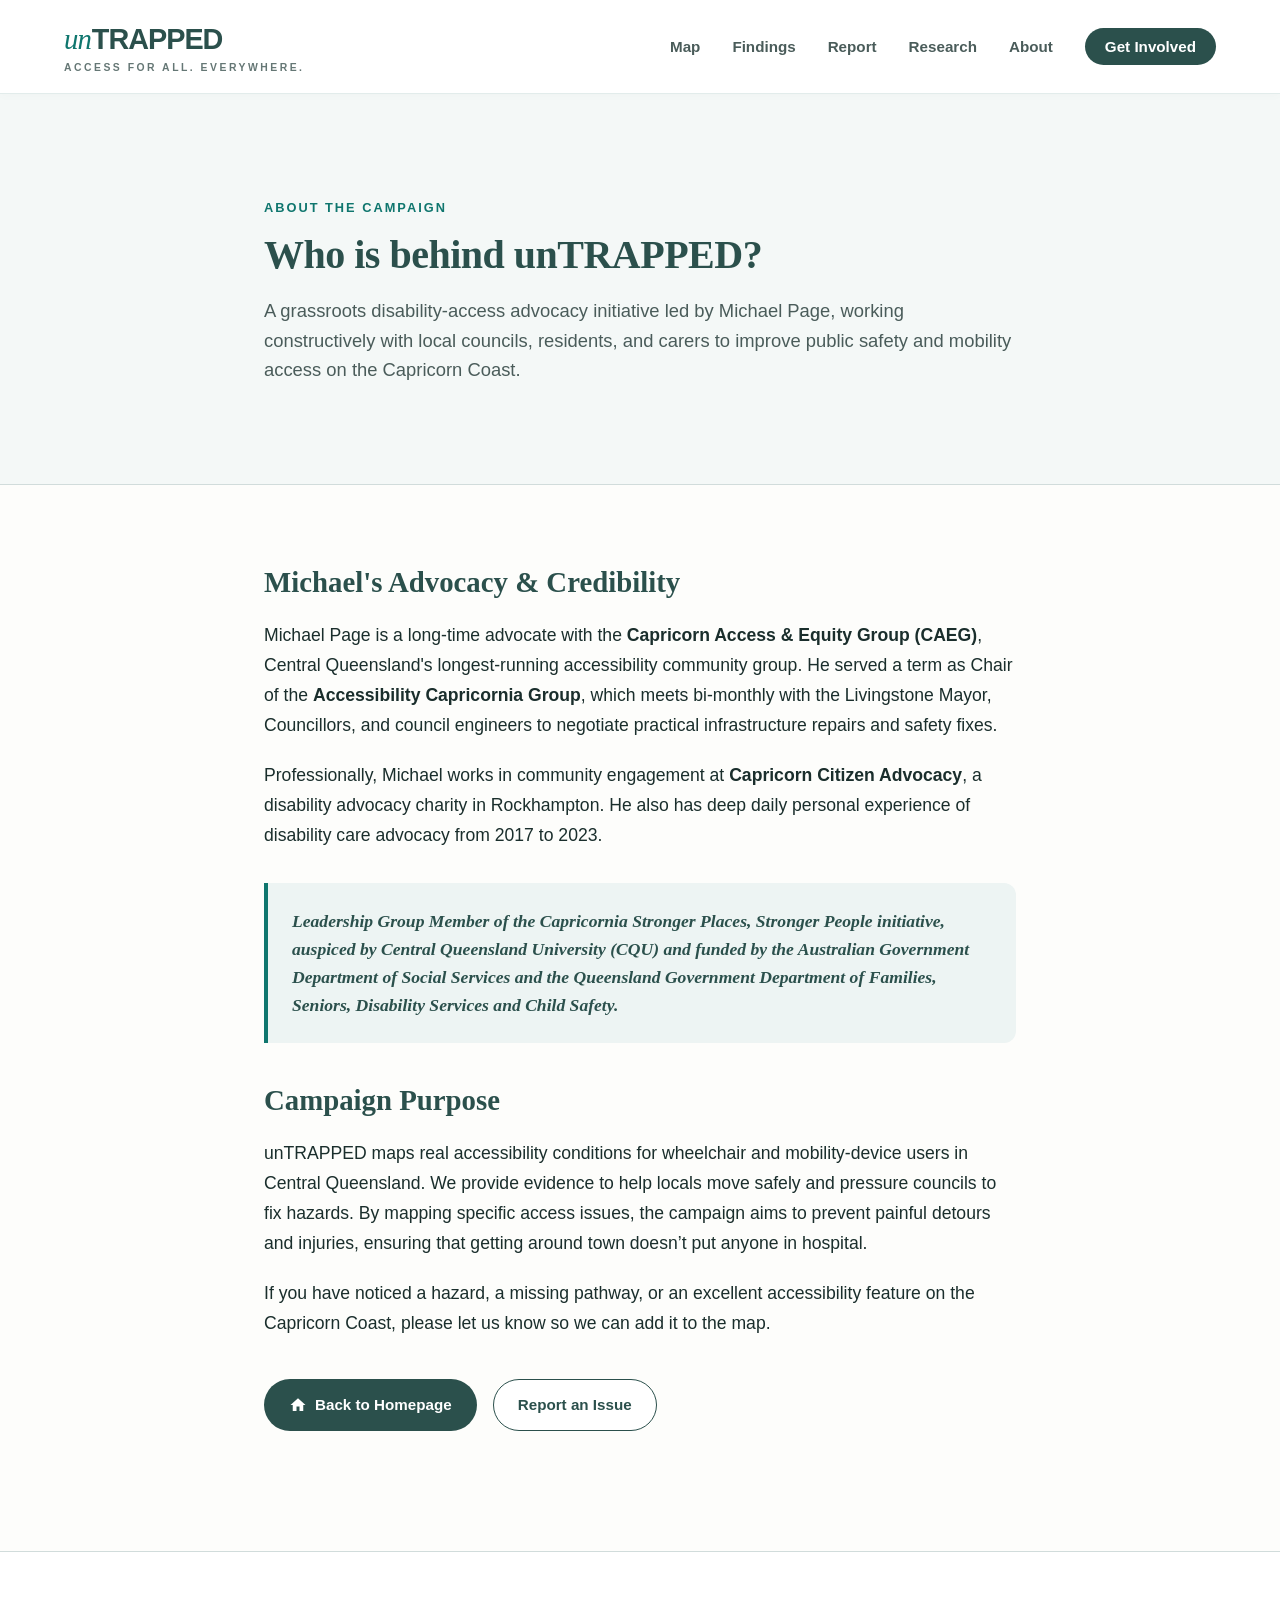
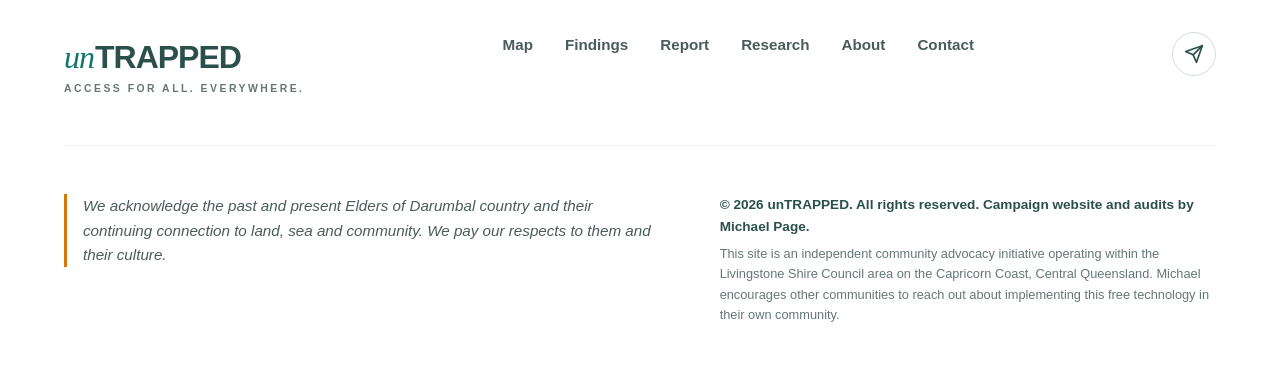
==== about.html @ e5b16459 "feat: refine site structure content and accessibility" ====
<!DOCTYPE html>
<html lang="en-AU">
<head>
  <meta charset="UTF-8">
  <meta name="viewport" content="width=device-width, initial-scale=1.0">
  <title>About the Campaign — (un)TRAPPED</title>
  <meta name="description" content="Learn about Michael Page and the unTRAPPED campaign, a grassroots accessibility advocacy initiative on the Capricorn Coast.">
  <link rel="stylesheet" href="style.css">
</head>
<body>

  <!-- Skip to main content for screen readers and keyboard users -->
  <a href="#main-content" class="skip-link">Skip to Content</a>

  <!-- Header -->
  <header class="main-header">
    <div class="header-container">
      <div class="logo-wrapper">
        <a href="index.html" class="logo" aria-label="unTRAPPED Home">
          <span class="logo-un">un</span><span class="logo-trapped">TRAPPED</span>
        </a>
        <p class="logo-tagline">ACCESS FOR ALL. EVERYWHERE.</p>
      </div>
      <nav class="main-nav" aria-label="Primary Navigation">
        <ul>
          <li><a href="index.html#map-section">Map</a></li>
          <li><a href="index.html#findings-section">Findings</a></li>
          <li><a href="index.html#report-section">Report</a></li>
          <li><a href="research.html">Research</a></li>
          <li><a href="about.html" class="active" aria-current="page">About</a></li>
          <li><a href="index.html#report-section" class="nav-cta">Get Involved</a></li>
        </ul>
      </nav>
    </div>
  </header>

  <main id="main-content">
    <section class="about-hero-section" style="background-color: var(--bg-secondary); border-bottom: var(--border-thin); padding: 60px 0;">
      <div class="section-container" style="padding-top: 40px; padding-bottom: 40px; max-width: var(--container-width-narrow);">
        <span class="section-badge">ABOUT THE CAMPAIGN</span>
        <h1 class="section-title" style="margin-bottom: 16px;">Who is behind unTRAPPED?</h1>
        <p class="section-desc" style="margin-bottom: 0;">
          A grassroots disability-access advocacy initiative led by Michael Page, working constructively with local councils, residents, and carers to improve public safety and mobility access on the Capricorn Coast.
        </p>
      </div>
    </section>

    <section class="about-content-section" style="padding: 60px 0;">
      <div class="section-container" style="padding-top: 20px; padding-bottom: 60px; max-width: var(--container-width-narrow);">
        <div class="about-rich-text" style="font-size: 1.1rem; line-height: 1.7; color: var(--text-primary);">
          
          <h2 style="font-size: 1.8rem; color: var(--brand-forest); margin-bottom: 20px; font-family: Georgia, serif;">Michael's Advocacy & Credibility</h2>
          
          <p style="margin-bottom: 20px;">
            Michael Page is a long-time advocate with the <strong>Capricorn Access & Equity Group (CAEG)</strong>, Central Queensland's longest-running accessibility community group. He served a term as Chair of the <strong>Accessibility Capricornia Group</strong>, which meets bi-monthly with the Livingstone Mayor, Councillors, and council engineers to negotiate practical infrastructure repairs and safety fixes.
          </p>

          <p style="margin-bottom: 20px;">
            Professionally, Michael works in community engagement at <strong>Capricorn Citizen Advocacy</strong>, a disability advocacy charity in Rockhampton. He also has deep daily personal experience of disability care advocacy from 2017 to 2023.
          </p>

          <blockquote style="background-color: #edf4f3; border-left: 4px solid var(--brand-teal); padding: 24px; margin: 32px 0; border-radius: 0 var(--border-radius-card) var(--border-radius-card) 0;">
            <p style="font-size: 1.1rem; font-style: italic; color: var(--brand-forest); font-family: Georgia, serif; line-height: 1.6; margin-bottom: 0;">
              Leadership Group Member of the <strong>Capricornia Stronger Places, Stronger People</strong> initiative, auspiced by Central Queensland University (CQU) and funded by the Australian Government Department of Social Services and the Queensland Government Department of Families, Seniors, Disability Services and Child Safety.
            </p>
          </blockquote>

          <h2 style="font-size: 1.8rem; color: var(--brand-forest); margin-top: 40px; margin-bottom: 20px; font-family: Georgia, serif;">Campaign Purpose</h2>
          <p style="margin-bottom: 20px;">
            unTRAPPED maps real accessibility conditions for wheelchair and mobility-device users in Central Queensland. We provide evidence to help locals move safely and pressure councils to fix hazards. By mapping specific access issues, the campaign aims to prevent painful detours and injuries, ensuring that getting around town doesn’t put anyone in hospital.
          </p>

          <p style="margin-bottom: 40px;">
            If you have noticed a hazard, a missing pathway, or an excellent accessibility feature on the Capricorn Coast, please let us know so we can add it to the map.
          </p>

          <div style="display: flex; gap: 16px; flex-wrap: wrap;">
            <a href="index.html" class="btn btn-primary">
              <!-- Inline Home SVG -->
              <svg class="btn-icon" viewBox="0 0 24 24" fill="currentColor" aria-hidden="true" style="width: 18px; height: 18px; margin-right: 8px;">
                <path d="M10 20v-6h4v6h5v-8h3L12 3 2 12h3v8z"/>
              </svg>
              Back to Homepage
            </a>
            <a href="index.html#report-section" class="btn btn-secondary">Report an Issue</a>
          </div>

        </div>
      </div>
    </section>
  </main>

  <!-- Footer -->
  <footer class="main-footer">
    <div class="footer-container">

      <!-- Footer Top Row -->
      <div class="footer-top-row">
        <div class="footer-logo-col">
          <a href="index.html" class="logo footer-logo" aria-label="unTRAPPED Home">
            <span class="logo-un">un</span><span class="logo-trapped">TRAPPED</span>
          </a>
          <p class="logo-tagline">ACCESS FOR ALL. EVERYWHERE.</p>
        </div>
        <div class="footer-links-col">
          <ul class="footer-menu">
            <li><a href="index.html#map-section">Map</a></li>
            <li><a href="index.html#findings-section">Findings</a></li>
            <li><a href="index.html#report-section">Report</a></li>
            <li><a href="research.html">Research</a></li>
            <li><a href="about.html">About</a></li>
            <li><a href="mailto:michael.page010@icloud.com">Contact</a></li>
          </ul>
        </div>
        <div class="footer-social-col">
          <div class="social-links">
            <a href="mailto:michael.page010@icloud.com" aria-label="Email Michael Page">
              <svg viewBox="0 0 24 24" fill="none" stroke="currentColor" stroke-width="2" stroke-linecap="round" stroke-linejoin="round">
                <path d="m22 2-7 20-4-9-9-4Z"></path>
                <path d="M22 2 11 13"></path>
              </svg>
            </a>
          </div>
        </div>
      </div>

      <!-- Footer Divider -->
      <div class="footer-divider"></div>

      <!-- Footer Bottom Row -->
      <div class="footer-bottom-row">
        <div class="acknowledgement-box">
          <p class="acknowledgement">
            We acknowledge the past and present Elders of Darumbal country and their continuing connection to land, sea and community. We pay our respects to them and their culture.
          </p>
        </div>
        <div class="copyright-box">
          <p class="copyright">
            &copy; 2026 unTRAPPED. All rights reserved. Campaign website and audits by Michael Page.
          </p>
          <p class="copyright-sub">
            This site is an independent community advocacy initiative operating within the Livingstone Shire Council area on the Capricorn Coast, Central Queensland. Michael encourages other communities to reach out about implementing this free technology in their own community.
          </p>
        </div>
      </div>

    </div>
  </footer>

</body>
</html>
---- style.css ----
/* ==========================================================================
   unTRAPPED V1 Campaign Stylesheet - Visual Refresh
   Design Concept Implementation
   Color Palette: Forest Green, Coastal Teal, Sandy Beige, Light Grays.
   Typography: Georgia Serif (headings), System Sans-serif (controls/body).
   ========================================================================== */

/* --- CSS Variables & Tokens --- */
:root {
  /* Tonal Colors */
  --bg-primary: #fdfdfb;       /* Soft warm off-white */
  --bg-secondary: #f4f8f7;     /* Light soft teal-gray (stats/sections) */
  --bg-card: #ffffff;          /* Pure white for cards */
  --text-primary: #1a2e2c;     /* Deep charcoal with a touch of dark green */
  --text-secondary: #4a5c5a;   /* Slate gray for secondary text */
  --text-muted: #657775;

  /* Brand Colors */
  --brand-forest: #2b504c;     /* Primary Dark Forest Green */
  --brand-forest-hover: #1e3936;
  --brand-teal: #0f766e;       /* Coastal Teal */
  --brand-gold: #d97706;       /* Wayfinding Gold/Yellow */
  --brand-red: #d92727;        /* Danger/Warning Red */
  --brand-blue: #005eb6;       /* Accessibility Blue */
  --brand-purple: #7c3aed;     /* Venue Purple */
  --brand-green: #15803d;      /* Success Green */

  /* Layout & Styling */
  --container-width: 1200px;
  --container-width-narrow: 800px;
  --border-thin: 1px solid #d1dcdb;
  --border-thick: 2px solid var(--brand-forest);
  --border-radius-large: 16px;
  --border-radius-card: 12px;
  --border-radius-pill: 50px;
  --card-shadow: 0 4px 20px rgba(43, 80, 76, 0.05);
  --card-shadow-hover: 0 8px 30px rgba(43, 80, 76, 0.1);
}

/* --- Base & Reset --- */
*, *::before, *::after {
  box-sizing: border-box;
  margin: 0;
  padding: 0;
}

html {
  font-family: -apple-system, BlinkMacSystemFont, "Segoe UI", Roboto, Helvetica, Arial, sans-serif;
  font-size: 16px;
  line-height: 1.6;
  color: var(--text-primary);
  background-color: var(--bg-primary);
  scroll-behavior: smooth;
}

body {
  min-height: 100vh;
  display: flex;
  flex-direction: column;
}

/* --- Keyboard Accessibility & Focus States --- */
*:focus-visible {
  outline: 3px solid var(--brand-blue);
  outline-offset: 3px;
}

.skip-link {
  position: absolute;
  top: -100px;
  left: 50%;
  transform: translateX(-50%);
  background-color: var(--brand-forest);
  color: #ffffff;
  padding: 12px 24px;
  font-weight: bold;
  border-radius: 0 0 8px 8px;
  z-index: 9999;
  text-decoration: none;
  transition: top 0.2s ease;
}

.skip-link:focus {
  top: 0;
}

.inline-link {
  color: var(--brand-blue);
  text-decoration: underline;
  font-weight: 600;
  transition: color 0.2s ease;
}

.inline-link:hover,
.inline-link:focus {
  color: var(--brand-forest-hover);
}

/* --- Typography Helpers --- */
h1, h2, h3, h4, blockquote p {
  font-family: Georgia, Cambria, "Times New Roman", Times, serif;
  font-weight: 700;
  color: var(--brand-forest);
  line-height: 1.25;
}

/* --- Layout Containers --- */
.section-container {
  max-width: var(--container-width);
  margin: 0 auto;
  padding: 100px 24px;
}

.section-badge {
  display: inline-block;
  color: var(--brand-teal);
  font-size: 0.8rem;
  font-weight: 800;
  text-transform: uppercase;
  letter-spacing: 2px;
  margin-bottom: 12px;
}

.section-badge.center {
  display: block;
  text-align: center;
}

.section-title {
  font-size: 2.5rem;
  margin-bottom: 20px;
  letter-spacing: -0.5px;
}

.section-desc {
  font-size: 1.15rem;
  color: var(--text-secondary);
  margin-bottom: 32px;
}

/* --- Header & Navigation --- */
.main-header {
  background-color: #ffffff;
  border-bottom: 1px solid #e2eceb;
  position: sticky;
  top: 0;
  z-index: 100;
  box-shadow: 0 2px 10px rgba(0,0,0,0.02);
}

.header-container {
  max-width: var(--container-width);
  margin: 0 auto;
  padding: 16px 24px;
  display: flex;
  justify-content: space-between;
  align-items: center;
}

.logo-wrapper {
  display: flex;
  flex-direction: column;
}

.logo {
  text-decoration: none;
  font-size: 1.8rem;
  font-weight: 800;
  color: var(--brand-forest);
  letter-spacing: -1px;
}

.logo-un {
  font-family: Georgia, serif;
  font-style: italic;
  font-weight: normal;
  color: var(--brand-teal);
  margin-right: 1px;
}

.logo-tagline {
  font-size: 0.65rem;
  font-weight: 800;
  color: var(--text-muted);
  letter-spacing: 2.5px;
  margin-top: -2px;
}

.main-nav ul {
  display: flex;
  list-style: none;
  align-items: center;
  gap: 32px;
}

.main-nav a {
  color: var(--text-secondary);
  text-decoration: none;
  font-weight: 600;
  font-size: 0.95rem;
  transition: color 0.2s ease;
}

.main-nav a:hover,
.main-nav a:focus {
  color: var(--brand-forest);
}

.main-nav .nav-cta {
  background-color: var(--brand-forest);
  color: #ffffff;
  padding: 10px 20px;
  border-radius: var(--border-radius-pill);
  transition: background-color 0.2s ease;
}

.main-nav .nav-cta:hover,
.main-nav .nav-cta:focus {
  background-color: var(--brand-forest-hover);
  color: #ffffff;
}

/* --- Hero Section --- */
.hero-section {
  position: relative;
  background-image: url('assets/hero-background.png');
  background-size: cover;
  background-position: center;
  border-bottom: var(--border-thin);
  min-height: 550px;
  display: flex;
  align-items: center;
}

.hero-bg-overlay {
  position: absolute;
  top: 0;
  left: 0;
  width: 100%;
  height: 100%;
  background: linear-gradient(to right, rgba(253, 253, 251, 0.98) 35%, rgba(253, 253, 251, 0.9) 50%, rgba(253, 253, 251, 0.1) 85%, transparent 100%);
  z-index: 1;
}

.hero-container {
  position: relative;
  z-index: 2;
  max-width: 650px;
  padding: 80px 24px;
  margin-left: max(24px, calc((100vw - var(--container-width)) / 2));
}

.hero-tag {
  display: inline-block;
  color: var(--brand-teal);
  font-weight: 800;
  font-size: 0.8rem;
  text-transform: uppercase;
  letter-spacing: 2px;
  margin-bottom: 16px;
}

.hero-title {
  font-size: 3.2rem;
  line-height: 1.15;
  margin-bottom: 20px;
  letter-spacing: -1.5px;
}

.hero-divider {
  width: 60px;
  height: 4px;
  background-color: var(--brand-teal);
  margin-bottom: 24px;
  border-radius: 2px;
}

.hero-subtitle {
  font-size: 1.25rem;
  color: var(--text-secondary);
  margin-bottom: 36px;
  line-height: 1.5;
}

.hero-actions {
  display: flex;
  gap: 16px;
  flex-wrap: wrap;
}

/* --- Buttons --- */
.btn {
  display: inline-flex;
  align-items: center;
  justify-content: center;
  padding: 12px 24px;
  font-size: 0.95rem;
  font-weight: 700;
  text-decoration: none;
  border-radius: var(--border-radius-pill);
  cursor: pointer;
  transition: all 0.2s ease;
  border: 1px solid transparent;
}

.btn-icon {
  width: 18px;
  height: 18px;
  margin-right: 8px;
}

.btn-icon-right {
  width: 16px;
  height: 16px;
  margin-left: 8px;
}

.btn-primary {
  background-color: var(--brand-forest);
  color: #ffffff;
}

.btn-primary:hover,
.btn-primary:focus {
  background-color: var(--brand-forest-hover);
}

.btn-secondary {
  background-color: #ffffff;
  color: var(--brand-forest);
  border: 1.5px solid var(--brand-forest);
}

.btn-secondary:hover,
.btn-secondary:focus {
  background-color: var(--bg-secondary);
}

/* --- Map Section & Grid --- */
.map-section {
  background-color: #ffffff;
  border-bottom: var(--border-thin);
}

.map-grid {
  display: grid;
  grid-template-columns: 1.2fr 1fr;
  gap: 60px;
  align-items: center;
  margin-bottom: 80px;
}

.map-wrapper {
  border: var(--border-thin);
  border-radius: var(--border-radius-large);
  overflow: hidden;
  box-shadow: var(--card-shadow);
  position: relative;
  padding-bottom: 60%; /* Aspect ratio */
  height: 0;
}

.map-wrapper iframe {
  position: absolute;
  top: 0;
  left: 0;
  width: 100%;
  height: 100%;
  border: 0;
}

/* --- Symbols Key --- */
.symbols-key {
  border-top: var(--border-thin);
  padding-top: 80px;
}

.key-section-title {
  font-size: 2rem;
  text-align: center;
  margin-bottom: 8px;
}

.key-section-subtitle {
  font-size: 1.1rem;
  color: var(--text-secondary);
  text-align: center;
  margin-bottom: 48px;
}

.key-grid {
  display: grid;
  grid-template-columns: repeat(auto-fit, minmax(180px, 1fr));
  gap: 32px;
}

.key-item {
  text-align: center;
  display: flex;
  flex-direction: column;
  align-items: center;
}

.key-circle {
  width: 72px;
  height: 72px;
  border-radius: 50%;
  display: flex;
  align-items: center;
  justify-content: center;
  margin-bottom: 16px;
  box-shadow: 0 4px 10px rgba(0,0,0,0.05);
}

.key-circle svg {
  width: 32px;
  height: 32px;
  color: #ffffff;
}

.key-img-asset {
  width: 36px;
  height: 36px;
  object-fit: contain;
}

/* Circle Color Mappings */
.circle-toilet { background-color: var(--brand-blue); }
.circle-parking { background-color: var(--brand-green); }
.circle-pathways { background-color: var(--brand-teal); }
.circle-venues { background-color: var(--brand-purple); }
.circle-amenities { background-color: var(--brand-gold); }
.circle-hazards { background-color: var(--brand-red); }

.key-item h4 {
  font-family: -apple-system, BlinkMacSystemFont, "Segoe UI", Roboto, sans-serif;
  font-size: 1.05rem;
  font-weight: 700;
  color: var(--brand-forest);
  margin-bottom: 2px;
}

.key-status {
  display: inline-block;
  font-size: 0.7rem;
  font-weight: 700;
  text-transform: uppercase;
  margin-bottom: 8px;
  letter-spacing: 0.5px;
}

.key-status-original {
  color: var(--brand-green);
}

.key-status-placeholder {
  color: var(--text-muted);
  font-style: italic;
}

.key-item p {
  font-size: 0.85rem;
  color: var(--text-secondary);
  line-height: 1.4;
  padding: 0 8px;
}

/* --- Accessible Text Directory (Accordions) --- */
.accessible-text-alternative {
  border-top: var(--border-thin);
  padding-top: 80px;
  margin-top: 80px;
}

.accessible-text-alternative h3 {
  font-size: 1.8rem;
  margin-bottom: 8px;
}

.alternative-intro {
  font-size: 1.1rem;
  color: var(--text-secondary);
  margin-bottom: 36px;
}

/* Details/Summary Accordions */
.category-accordion {
  border: var(--border-thin);
  background-color: var(--bg-card);
  border-radius: var(--border-radius-card);
  margin-bottom: 16px;
  overflow: hidden;
  box-shadow: var(--card-shadow);
  transition: box-shadow 0.2s ease;
}

.category-accordion:hover {
  box-shadow: var(--card-shadow-hover);
}

.category-accordion summary {
  padding: 22px 28px;
  font-weight: 700;
  font-size: 1.15rem;
  cursor: pointer;
  display: flex;
  justify-content: space-between;
  align-items: center;
  background-color: #ffffff;
  list-style: none;
}

.category-accordion summary::-webkit-details-marker {
  display: none;
}

.category-accordion summary::after {
  content: "+";
  font-size: 1.6rem;
  font-weight: 300;
  color: var(--brand-teal);
  line-height: 1;
}

.category-accordion[open] summary::after {
  content: "−";
}

.category-accordion summary:hover,
.category-accordion summary:focus {
  background-color: var(--bg-secondary);
}

.category-content {
  border-top: 1px solid #edf4f3;
  background-color: var(--bg-primary);
}

.category-title {
  color: var(--brand-forest);
  font-family: Georgia, serif;
}

.category-count {
  font-size: 0.9rem;
  font-weight: 500;
  color: var(--text-muted);
  margin-left: 12px;
}

.location-list {
  list-style: none;
}

.location-item {
  padding: 22px 28px;
  border-bottom: 1px solid #edf4f3;
  background-color: #ffffff;
}

.location-item:last-child {
  border-bottom: none;
}

.location-header {
  display: flex;
  justify-content: space-between;
  align-items: flex-start;
  margin-bottom: 8px;
  gap: 16px;
}

.location-name {
  font-weight: 700;
  font-size: 1.05rem;
  color: var(--brand-forest);
}

.location-desc {
  font-size: 0.95rem;
  color: var(--text-secondary);
  line-height: 1.55;
}

/* Rating Badge Color System (High Contrast Tints) */
.badge {
  display: inline-block;
  font-weight: 800;
  font-size: 0.7rem;
  padding: 4px 10px;
  border-radius: 4px;
  border: 1px solid transparent;
  width: fit-content;
  letter-spacing: 0.5px;
}

.rating-excellent {
  background-color: #dcfce7;
  color: #15803d;
  border-color: #bbf7d0;
}

.rating-good {
  background-color: #f0fdf4;
  color: #166534;
  border-color: #dcfce7;
}

.rating-standard {
  background-color: #f0f9ff;
  color: #0369a1;
  border-color: #e0f2fe;
}

.rating-okay {
  background-color: #fefce8;
  color: #854d0e;
  border-color: #fef9c3;
}

.rating-passable {
  background-color: #fff7ed;
  color: #c2410c;
  border-color: #ffedd5;
}

.rating-poor {
  background-color: #fef2f2;
  color: #b91c1c;
  border-color: #fee2e2;
}

.rating-very-poor {
  background-color: #fff1f2;
  color: #be123c;
  border-color: #ffe4e6;
}

.rating-missing {
  background-color: #1a2e2c;
  color: #ffffff;
  border-color: #000000;
}

/* --- Stats/What We've Found Section --- */
.stats-section {
  background-color: var(--bg-secondary);
  border-bottom: var(--border-thin);
}

.stats-section-title {
  font-size: 2.2rem;
  text-align: center;
  margin-bottom: 8px;
}

.stats-section-subtitle {
  font-size: 1.1rem;
  color: var(--text-secondary);
  text-align: center;
  margin-bottom: 56px;
}

.stats-grid {
  display: grid;
  grid-template-columns: repeat(auto-fit, minmax(200px, 1fr));
  gap: 24px;
}

.stats-card {
  background-color: var(--bg-card);
  border: var(--border-thin);
  border-radius: var(--border-radius-card);
  padding: 36px 24px;
  text-align: center;
  box-shadow: var(--card-shadow);
  transition: transform 0.2s ease, box-shadow 0.2s ease;
}

.stats-card:hover {
  transform: translateY(-4px);
  box-shadow: var(--card-shadow-hover);
}

.stats-number {
  font-family: Georgia, serif;
  font-size: 3rem;
  font-weight: 800;
  color: var(--brand-forest);
  line-height: 1;
  margin-bottom: 8px;
}

.stats-label {
  font-size: 0.95rem;
  font-weight: 800;
  color: var(--brand-teal);
  margin-bottom: 12px;
}

.stats-desc {
  font-size: 0.85rem;
  color: var(--text-secondary);
  line-height: 1.4;
}

/* --- Findings Section --- */
.findings-section {
  background-color: #ffffff;
  border-bottom: var(--border-thin);
}

.findings-grid {
  display: grid;
  grid-template-columns: repeat(auto-fit, minmax(300px, 1fr));
  gap: 32px;
}

.finding-card {
  background-color: var(--bg-card);
  border: var(--border-thin);
  border-radius: var(--border-radius-card);
  padding: 36px;
  box-shadow: var(--card-shadow);
  transition: transform 0.2s ease, box-shadow 0.2s ease;
  position: relative;
  overflow: hidden;
}

.finding-card:hover {
  transform: translateY(-4px);
  box-shadow: var(--card-shadow-hover);
}

.card-badge-row {
  margin-bottom: 16px;
}

.finding-card h3 {
  font-size: 1.4rem;
  margin-bottom: 6px;
}

.finding-meta {
  font-size: 0.85rem;
  font-weight: 700;
  text-transform: uppercase;
  color: var(--text-muted);
  margin-bottom: 16px;
  letter-spacing: 0.5px;
}

.finding-body {
  font-size: 0.95rem;
  color: var(--text-secondary);
  line-height: 1.55;
}

/* Subtle accent highlights for findings cards */
.card-missing { border-top: 6px solid var(--text-primary); }
.card-very-poor { border-top: 6px solid var(--brand-red); }
.card-excellent { border-top: 6px solid var(--brand-green); }

/* --- Bio/About Section --- */
.bio-section {
  background-color: var(--bg-secondary);
  border-bottom: var(--border-thin);
}

.bio-section-title {
  font-size: 2.2rem;
  text-align: center;
  margin-bottom: 56px;
}

.bio-grid {
  display: grid;
  grid-template-columns: 1.1fr 1fr;
  gap: 80px;
  align-items: center;
}

.bio-intro-text {
  font-size: 1.3rem;
  font-weight: 700;
  color: var(--brand-forest);
  margin-bottom: 20px;
  line-height: 1.4;
}

.bio-paragraph {
  font-size: 1.05rem;
  color: var(--text-secondary);
  margin-bottom: 20px;
  line-height: 1.6;
}

.bio-actions {
  margin-top: 32px;
}

.bio-images-col {
  display: flex;
  justify-content: center;
}

.bio-avatar-grid {
  display: grid;
  grid-template-columns: 1fr 1fr;
  gap: 36px;
  max-width: 440px;
}

.bio-avatar-item {
  display: flex;
  flex-direction: column;
  align-items: center;
  text-align: center;
}

.bio-avatar-img {
  width: 140px;
  height: 140px;
  border-radius: 50%;
  object-fit: cover;
  border: 4px solid #ffffff;
  box-shadow: 0 4px 15px rgba(43, 80, 76, 0.08);
  margin-bottom: 12px;
  transition: transform 0.2s ease;
}

.bio-avatar-img:hover {
  transform: scale(1.05);
}

.bio-avatar-label {
  font-size: 0.85rem;
  font-weight: 700;
  color: var(--brand-forest);
  line-height: 1.3;
  padding: 0 8px;
}

/* --- Report Section --- */
.report-section {
  background-color: #ffffff;
  border-bottom: var(--border-thin);
}

.report-box {
  background-color: #edf4f3; /* Very soft campaign green alert box */
  border: var(--border-thin);
  border-radius: var(--border-radius-large);
  padding: 60px 48px;
  display: grid;
  grid-template-columns: 80px 1fr;
  gap: 32px;
  align-items: center;
  box-shadow: var(--card-shadow);
}

.report-phone-circle {
  width: 80px;
  height: 80px;
  border-radius: 50%;
  background-color: #ffffff;
  border: 1px solid #d1dcdb;
  display: flex;
  align-items: center;
  justify-content: center;
  box-shadow: 0 4px 10px rgba(0,0,0,0.02);
}

.report-phone-circle svg {
  width: 36px;
  height: 36px;
  color: var(--brand-teal);
}

.report-text-col h2 {
  font-size: 2.2rem;
  margin-bottom: 12px;
  letter-spacing: -0.5px;
}

.report-text-col p {
  font-size: 1.15rem;
  color: var(--text-secondary);
  margin-bottom: 28px;
  max-width: 700px;
}

.report-actions {
  display: flex;
  gap: 16px;
  flex-wrap: wrap;
}

.report-note {
  font-size: 0.85rem;
  color: var(--text-muted);
  margin-top: 20px;
  font-style: italic;
}

/* --- Footer --- */
.main-footer {
  background-color: #ffffff;
  border-top: var(--border-thin);
  padding: 80px 0 60px;
}

.footer-container {
  max-width: var(--container-width);
  margin: 0 auto;
  padding: 0 24px;
}

.footer-top-row {
  display: flex;
  justify-content: space-between;
  align-items: flex-start;
  flex-wrap: wrap;
  gap: 40px;
}

.footer-logo {
  font-size: 2rem;
}

.footer-menu {
  display: flex;
  list-style: none;
  gap: 32px;
}

.footer-menu a {
  color: var(--text-secondary);
  text-decoration: none;
  font-weight: 600;
  font-size: 0.95rem;
  transition: color 0.2s ease;
}

.footer-menu a:hover {
  color: var(--brand-forest);
}

.social-links a {
  display: inline-flex;
  align-items: center;
  justify-content: center;
  width: 44px;
  height: 44px;
  border-radius: 50%;
  border: 1px solid #d1dcdb;
  color: var(--brand-forest);
  transition: all 0.2s ease;
}

.social-links a:hover {
  background-color: var(--brand-forest);
  color: #ffffff;
  border-color: var(--brand-forest);
}

.social-links svg {
  width: 20px;
  height: 20px;
}

.footer-divider {
  height: 1px;
  background-color: #edf4f3;
  margin: 48px 0;
}

.footer-bottom-row {
  display: grid;
  grid-template-columns: 1.2fr 1fr;
  gap: 60px;
  align-items: flex-start;
}

.acknowledgement {
  font-size: 0.95rem;
  font-style: italic;
  line-height: 1.6;
  color: var(--text-secondary);
  border-left: 3px solid var(--brand-gold);
  padding-left: 16px;
}

.copyright {
  font-size: 0.85rem;
  font-weight: 700;
  color: var(--brand-forest);
  margin-bottom: 6px;
}

.copyright-sub {
  font-size: 0.8rem;
  color: var(--text-muted);
}

/* --- Screen Reader Only Utility --- */
.sr-only {
  position: absolute;
  width: 1px;
  height: 1px;
  padding: 0;
  margin: -1px;
  overflow: hidden;
  clip: rect(0, 0, 0, 0);
  border: 0;
}

/* --- Responsive Adjustments --- */
@media (max-width: 1024px) {
  .map-grid {
    grid-template-columns: 1fr;
    gap: 40px;
  }

  .bio-grid {
    grid-template-columns: 1fr;
    gap: 60px;
  }

  .footer-bottom-row {
    grid-template-columns: 1fr;
    gap: 32px;
  }
}

@media (max-width: 768px) {
  html {
    font-size: 15px;
  }

  .hero-container {
    margin-left: 0;
    padding: 60px 24px;
    text-align: center;
  }

  .hero-divider {
    margin: 0 auto 24px;
  }

  .hero-actions {
    justify-content: center;
  }

  .report-box {
    grid-template-columns: 1fr;
    text-align: center;
    padding: 40px 24px;
  }

  .report-phone-circle {
    margin: 0 auto;
  }

  .report-actions {
    justify-content: center;
  }

  .footer-top-row {
    flex-direction: column;
    align-items: center;
    text-align: center;
  }

  .footer-menu {
    flex-direction: column;
    gap: 16px;
  }
}

@media (max-width: 480px) {
  .hero-title {
    font-size: 2.3rem;
  }

  .section-title {
    font-size: 1.8rem;
  }

  .stats-grid {
    grid-template-columns: 1fr;
  }

  .bio-avatar-grid {
    grid-template-columns: 1fr;
    gap: 24px;
  }
}

/* ==========================================================================
   Campaign Enhancements V1.1
   ========================================================================== */

/* Incidents Section */
.incidents-section {
  background-color: #ffffff;
  border-bottom: var(--border-thin);
}

.incidents-section .section-container {
  padding: 48px 24px;
}

.incidents-section .section-title {
  font-size: 1.8rem;
  margin-bottom: 24px;
}

.incidents-grid {
  display: grid;
  grid-template-columns: repeat(auto-fit, minmax(280px, 1fr));
  gap: 16px;
}

.incident-card {
  background-color: var(--bg-card);
  border: var(--border-thin);
  border-left: 4px solid var(--brand-red);
  border-radius: var(--border-radius-card);
  padding: 20px 24px;
  box-shadow: 0 2px 8px rgba(43, 80, 76, 0.03);
  transition: transform 0.2s ease, box-shadow 0.2s ease;
  position: relative;
  overflow: hidden;
  display: flex;
  flex-direction: column;
  justify-content: flex-start;
}

.incident-card:hover {
  transform: translateY(-2px);
  box-shadow: 0 4px 12px rgba(43, 80, 76, 0.06);
}

.incident-date {
  font-family: Georgia, serif;
  font-size: 1.1rem;
  font-weight: 800;
  color: var(--brand-red);
  margin-bottom: 6px;
}

.incident-body {
  font-size: 0.9rem;
  color: var(--text-primary);
  line-height: 1.5;
}

/* TRAPPED Section */
.trapped-section {
  background-color: var(--bg-secondary);
  border-bottom: var(--border-thin);
}

.trapped-grid {
  display: grid;
  grid-template-columns: repeat(auto-fit, minmax(280px, 1fr));
  gap: 24px;
}

.trapped-card {
  background-color: var(--bg-card);
  border: var(--border-thin);
  border-radius: var(--border-radius-card);
  padding: 28px 24px;
  box-shadow: var(--card-shadow);
  transition: transform 0.2s ease, box-shadow 0.2s ease;
  display: flex;
  gap: 20px;
  align-items: flex-start;
}

.trapped-card:hover {
  transform: translateY(-4px);
  box-shadow: var(--card-shadow-hover);
}

.trapped-badge {
  background-color: var(--brand-teal);
  color: #ffffff;
  font-family: Georgia, serif;
  font-size: 1.8rem;
  font-weight: 800;
  width: 54px;
  height: 54px;
  border-radius: 50%;
  display: flex;
  align-items: center;
  justify-content: center;
  flex-shrink: 0;
  box-shadow: 0 4px 10px rgba(15, 118, 110, 0.15);
}

/* Assign unique backgrounds to acronym letters */
.trapped-card:nth-child(1) .trapped-badge { background-color: var(--brand-teal); }
.trapped-card:nth-child(2) .trapped-badge { background-color: var(--brand-forest); }
.trapped-card:nth-child(3) .trapped-badge { background-color: var(--brand-blue); }
.trapped-card:nth-child(4) .trapped-badge { background-color: var(--brand-purple); }
.trapped-card:nth-child(5) .trapped-badge { background-color: var(--brand-gold); }
.trapped-card:nth-child(6) .trapped-badge { background-color: var(--brand-red); }
.trapped-card:nth-child(7) .trapped-badge { background-color: var(--brand-green); }

.trapped-info h3 {
  font-family: -apple-system, BlinkMacSystemFont, "Segoe UI", Roboto, sans-serif;
  font-size: 1.15rem;
  font-weight: 700;
  color: var(--brand-forest);
  margin-bottom: 6px;
}

.trapped-info p {
  font-size: 0.9rem;
  color: var(--text-secondary);
  line-height: 1.5;
}

/* Map Layout Overrides */
.map-vertical-layout {
  display: flex;
  flex-direction: column;
  align-items: center;
  width: 100%;
}

/* Redesign map wrapper for full-width and proper height */
.map-section .map-wrapper {
  position: relative;
  width: 100%;
  max-width: var(--container-width);
  height: 600px;
  padding-bottom: 0; /* Remove percentage-based height */
  margin: 0 auto;
}

@media (max-width: 768px) {
  .map-section .map-wrapper {
    height: 360px; /* Mobile height as requested */
  }

  .trapped-intro, .trapped-outro {
    text-align: center;
  }
}

/* New Key circle styles with light backgrounds */
.circle-toilet-new {
  background-color: #fee2e2;
  border: 1px solid #fecaca;
}

.circle-parking-new {
  background-color: #e0f2fe;
  border: 1px solid #bae6fd;
}

.circle-accessible-new {
  background-color: #dcfce7;
  border: 1px solid #bbf7d0;
}

.circle-risk-new {
  background-color: #fee2e2;
  border: 1px solid #fecaca;
}

.circle-hazard-new {
  background-color: #ffe4e6;
  border: 1px solid #fecdd3;
}

/* Ensure images inside new key circles display correctly */
.key-circle[class*="-new"] {
  width: 72px;
  height: 72px;
  border-radius: 50%;
  display: flex;
  align-items: center;
  justify-content: center;
  margin-bottom: 16px;
  box-shadow: 0 4px 10px rgba(0,0,0,0.05);
}

.key-circle[class*="-new"] img {
  width: 40px;
  height: 40px;
  object-fit: contain;
}

/* Print Styles */
@media print {
  body {
    background-color: #ffffff;
    color: #000000;
  }

  .main-header,
  .hero-section,
  .map-wrapper,
  .map-actions,
  .report-section,
  .skip-link,
  .stats-section,
  .bio-images-col {
    display: none !important;
  }

  .category-accordion {
    border: none;
    margin-bottom: 30px;
    box-shadow: none;
  }

  .category-accordion summary {
    font-size: 1.3rem;
    border-bottom: 2px solid #000000;
    padding: 10px 0;
  }

  .category-accordion summary::after {
    display: none;
  }

  .category-content {
    border: none;
  }
}
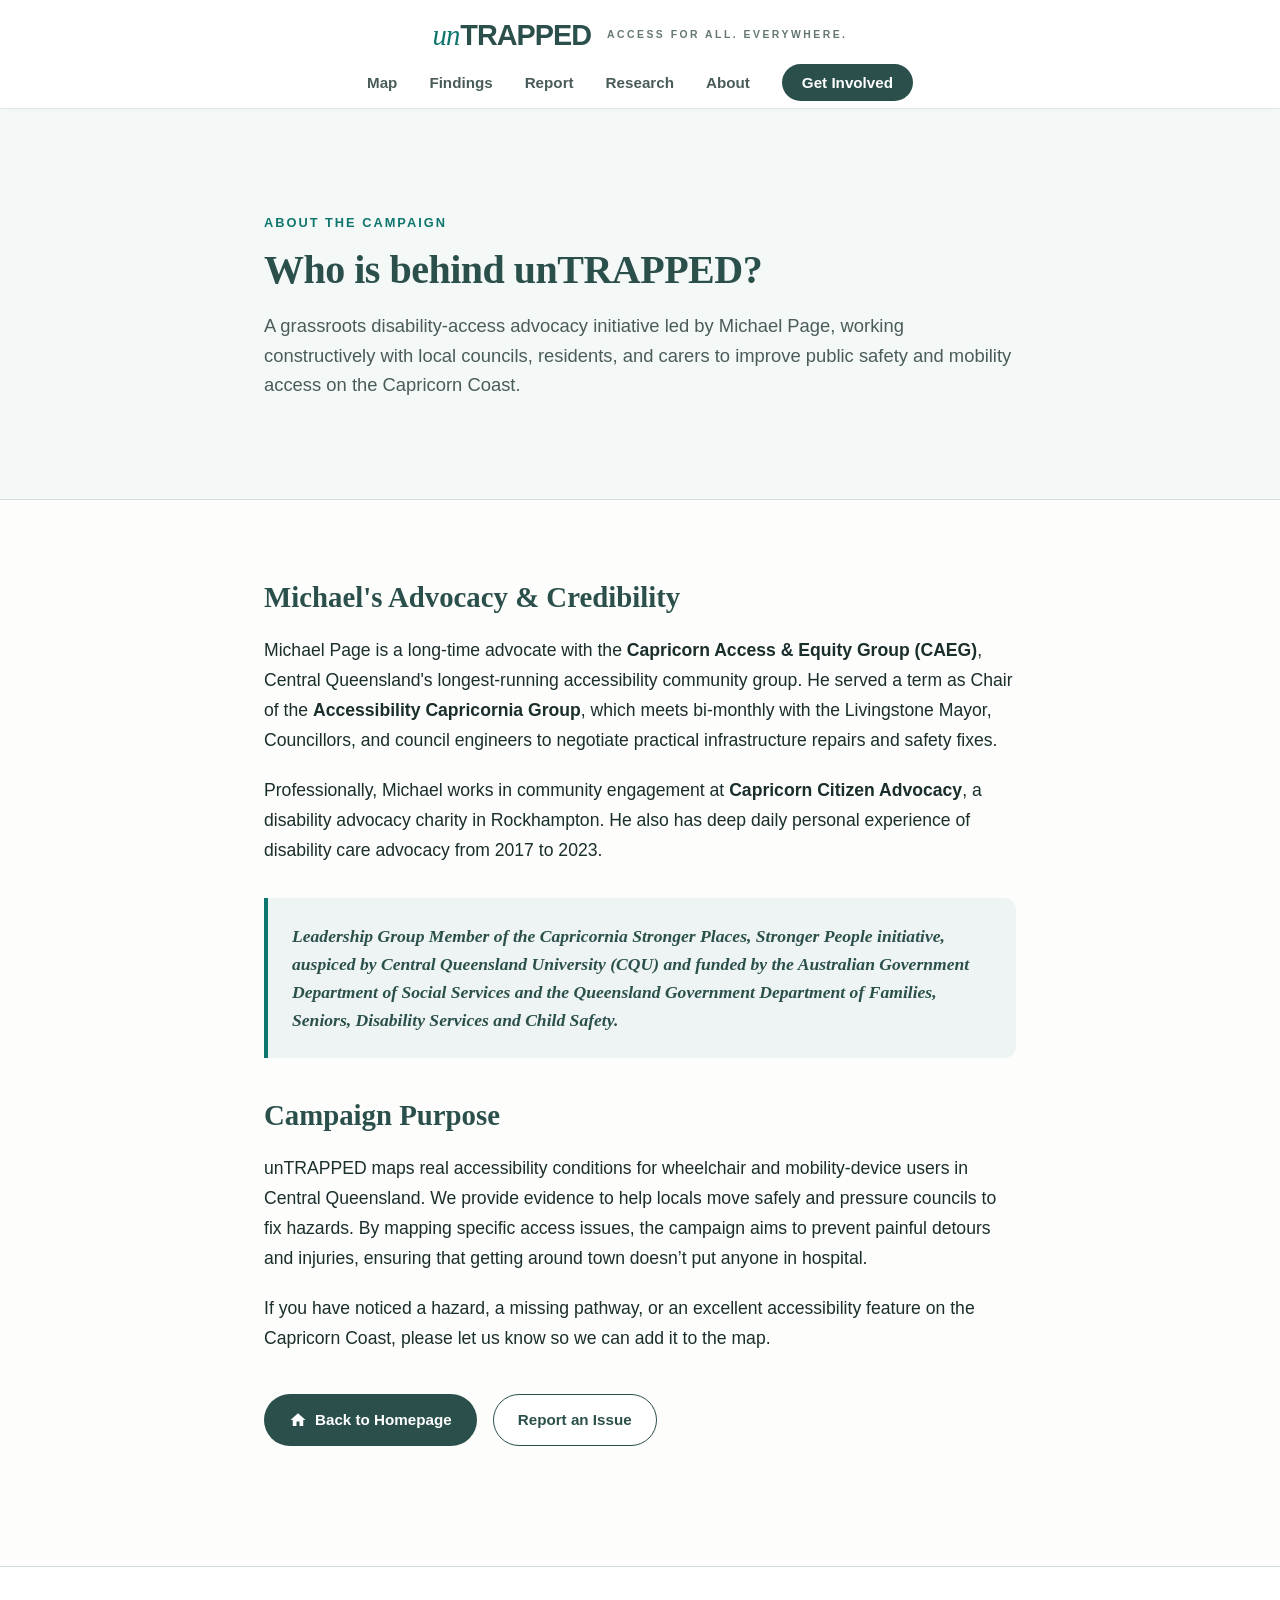
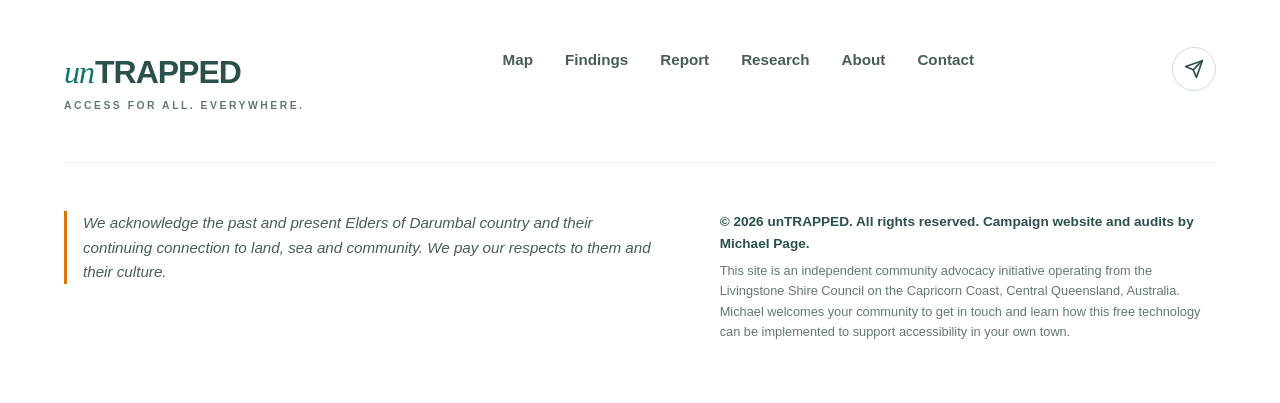
==== commit 022d0793: "feat: refine copy mobile layout and research page" ====
--- a/about.html
+++ b/about.html
@@ -139,7 +139,7 @@
             &copy; 2026 unTRAPPED. All rights reserved. Campaign website and audits by Michael Page.
           </p>
           <p class="copyright-sub">
-            This site is an independent community advocacy initiative operating within the Livingstone Shire Council area on the Capricorn Coast, Central Queensland. Michael encourages other communities to reach out about implementing this free technology in their own community.
+            This site is an independent community advocacy initiative operating from the Livingstone Shire Council on the Capricorn Coast, Central Queensland, Australia. Michael welcomes your community to get in touch and learn how this free technology can be implemented to support accessibility in your own town.
           </p>
         </div>
       </div>
--- a/style.css
+++ b/style.css
@@ -151,15 +151,18 @@
 .header-container {
   max-width: var(--container-width);
   margin: 0 auto;
-  padding: 16px 24px;
-  display: flex;
-  justify-content: space-between;
-  align-items: center;
+  padding: 12px 24px;
+  display: flex;
+  flex-direction: column;
+  align-items: center;
+  gap: 12px;
 }
 
 .logo-wrapper {
   display: flex;
-  flex-direction: column;
+  flex-direction: row;
+  align-items: center;
+  gap: 16px;
 }
 
 .logo {
@@ -183,7 +186,7 @@
   font-weight: 800;
   color: var(--text-muted);
   letter-spacing: 2.5px;
-  margin-top: -2px;
+  margin-top: 0;
 }
 
 .main-nav ul {
@@ -277,9 +280,14 @@
 
 .hero-subtitle {
   font-size: 1.25rem;
-  color: var(--text-secondary);
+  color: var(--text-primary);
   margin-bottom: 36px;
   line-height: 1.5;
+  background-color: rgba(253, 253, 251, 0.92);
+  padding: 14px 20px;
+  border-radius: 8px;
+  border-left: 4px solid var(--brand-teal);
+  box-shadow: 0 4px 15px rgba(43, 80, 76, 0.03);
 }
 
 .hero-actions {
@@ -710,6 +718,16 @@
   border-bottom: var(--border-thin);
 }
 
+.findings-section .section-header {
+  margin-bottom: 48px;
+}
+
+@media (max-width: 768px) {
+  .findings-section .section-header {
+    margin-bottom: 32px;
+  }
+}
+
 .findings-grid {
   display: grid;
   grid-template-columns: repeat(auto-fit, minmax(300px, 1fr));
@@ -1038,6 +1056,25 @@
     font-size: 15px;
   }
 
+  .header-container {
+    padding: 12px 16px;
+    gap: 12px;
+  }
+
+  .main-nav ul {
+    gap: 8px 16px;
+    justify-content: center;
+    flex-wrap: wrap;
+  }
+
+  .main-nav a {
+    font-size: 0.85rem;
+  }
+
+  .main-nav .nav-cta {
+    padding: 6px 12px;
+  }
+
   .hero-container {
     margin-left: 0;
     padding: 60px 24px;
@@ -1079,6 +1116,19 @@
 }
 
 @media (max-width: 480px) {
+  .logo {
+    font-size: 1.5rem;
+  }
+
+  .logo-tagline {
+    font-size: 0.52rem;
+    letter-spacing: 1.5px;
+  }
+
+  .logo-wrapper {
+    gap: 8px;
+  }
+
   .hero-title {
     font-size: 2.3rem;
   }
